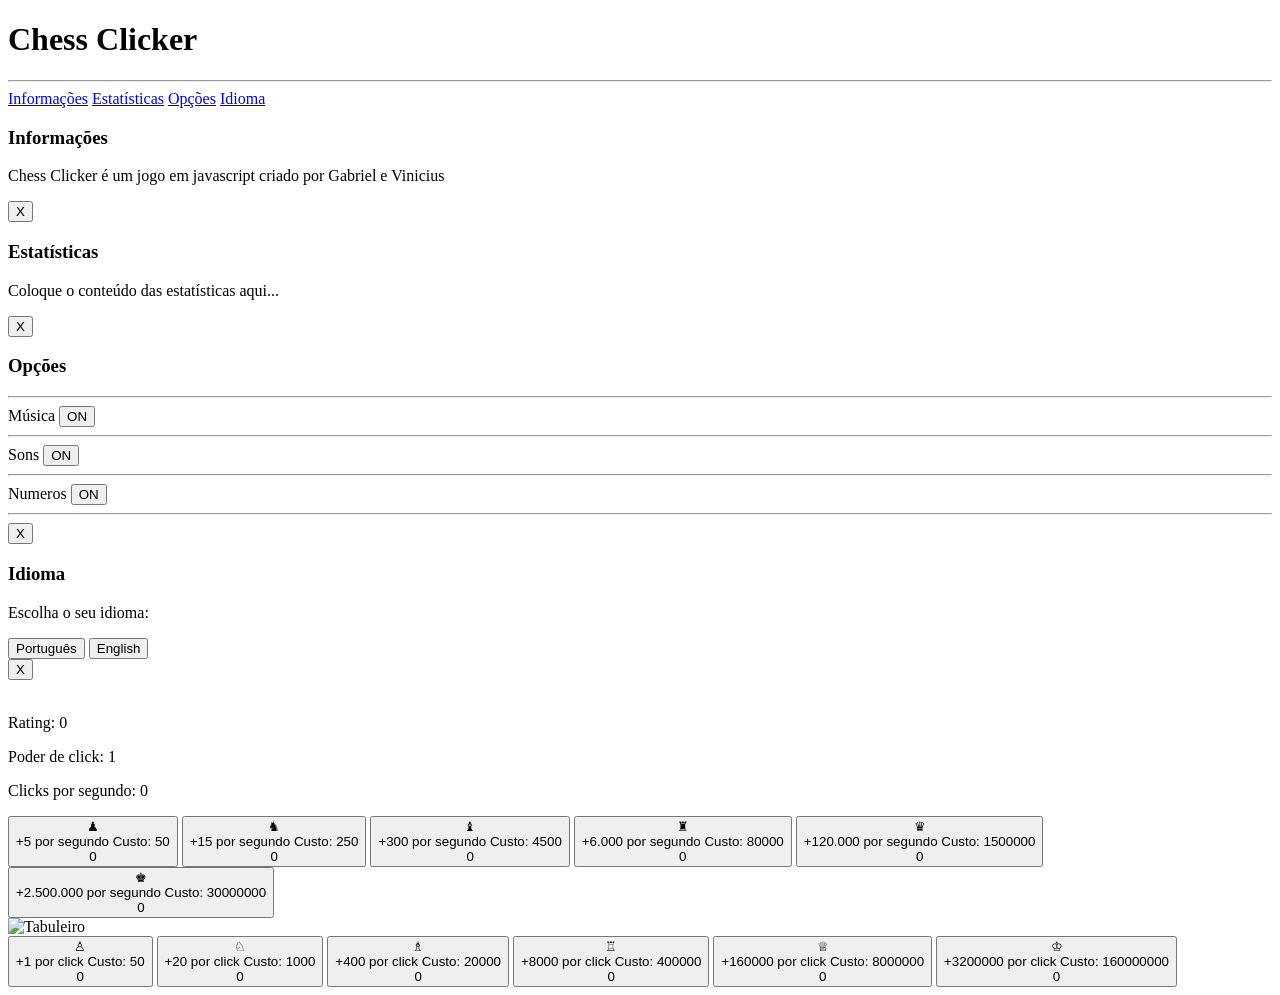
==== index.html @ 6fdabb8a "Movi o index.html para a raiz para corrigir o link" ====
<!DOCTYPE html>
<html lang="pt-br">

<head>
    <meta charset='utf-8'>
    <meta http-equiv='X-UA-Compatible' content='IE=edge'>
    <title>Chess Clicker</title>
    <meta name='viewport' content='width=device-width, initial-scale=1'>
    <link rel='stylesheet' type='text/css' media='screen' href="../css/style.css">
    <link rel="preconnect" href="https://fonts.googleapis.com">
    <link rel="preconnect" href="https://fonts.gstatic.com" crossorigin>
    <link href="https://fonts.googleapis.com/css2?family=Cinzel:wght@700&family=Roboto:wght@400;700&display=swap"
        rel="stylesheet">
    <link rel="icon" type="image/png" href="../img/pixil-frame-0 (1).png">
</head>

<body>
    <div id="pawn-waterfall"></div>

    <header id="app-header" class="navbar navbar-dark fixed-top shadow-sm px-3">
        <span class="navbar-brand mb-0 h5 d-flex aling-items-center ">
            <h1 data-i18n="game_title">Chess Clicker</h1>
            <hr>
        </span>

        <nav class="d-flex">
            <a href="#about" data-target="popup-info" data-i18n="nav_info">Informações</a>
            <a href="#stats" data-target="popup-stats" data-i18n="nav_stats">Estatísticas</a>
            <a href="#options" data-target="popup-options" data-i18n="nav_options">Opções</a>
            <a href="#language" data-target="popup-language" data-i18n="nav_language">Idioma</a>
            
            <a href="#" id="nav-prestige-btn" style="display: none; color: #ffd700; text-shadow: 0 0 8px rgba(255, 215, 0, 0.6);" data-i18n="nav_prestige">Prestígio</a>
        </nav>
    </header>

    <div id="popup-info" class="popup-window">
        <h3 data-i18n="popup_info_title">Informações</h3>
        <p data-i18n="popup_info_desc">Chess Clicker é um jogo em javascript criado por Gabriel e Vinicius</p>
        <button class="close-btn">X</button>
    </div>

    <div id="popup-stats" class="popup-window">
        <h3 data-i18n="popup_stats_title">Estatísticas</h3>
        <p data-i18n="popup_stats_desc">Coloque o conteúdo das estatísticas aqui...</p>
        <button class="close-btn">X</button>
    </div>

    <div id="popup-options" class="popup-window">
        <h3 data-i18n="popup_options_title">Opções</h3>
        <hr>
        <div class="option-row">
            <span data-i18n="option_music">Música</span>
            <button id="music-toggle-btn" class="btn-toggle on">ON</button>
        </div>
        <hr>
        <div class="option-row">
            <span data-i18n="option_sounds">Sons</span>
            <button id="sound-toggle-btn" class="btn-toggle on">ON</button>
        </div>
        <hr>
        <div class="option-row">
            <span data-i18n="option_numbers">Numeros</span>
            <button id="number-toggle-btn" class="btn-toggle on">ON</button>
        </div>
        <hr>
        <button class="close-btn">X</button>
    </div>

    <div id="popup-language" class="popup-window">
        <h3 data-i18n="popup_lang_title">Idioma</h3>
        <p data-i18n="popup_lang_desc">Escolha o seu idioma:</p>
        <div class="language-options">
            <button id="btn-lang-pt-br" class="btn-language">Português</button>
            <button id="btn-lang-en" class="btn-language">English</button>
        </div>
        <button class="close-btn">X</button>
    </div>

    <br>

    <p><span data-i18n="score_rating">Rating</span>: <span id="score-value">0</span></p>
    <p><span data-i18n="score_click_power">Poder de click</span>: <span id="clickPower-value">1</span></p>
    <p><span data-i18n="score_cps">Clicks por segundo</span>: <span id="clicksPerSecond-value">0</span></p>

    <div class="container">
        <div class="container">
            <div class="black-pieces">
                <button id="black-pawn" class="black">♟
                    <div class="text-container">
                        <span class="title" data-i18n="black_pawn_title">+5 por segundo</span>
                        <span class="description">
                            <span data-i18n="cost_label">Custo</span>: <span class="cost-value">50</span>
                        </span>
                    </div>
                    <span class="quantity">0</span>
                </button>
                <button id="black-knight" class="black">♞
                    <div class="text-container">
                        <span class="title" data-i18n="black_knight_title">+15 por segundo</span>
                        <span class="description">
                            <span data-i18n="cost_label">Custo</span>: <span class="cost-value">250</span>
                        </span>
                    </div>
                    <span class="quantity">0</span>
                </button>
                <button id="black-bishop" class="black">♝
                    <div class="text-container">
                        <span class="title" data-i18n="black_bishop_title">+300 por segundo</span>
                        <span class="description">
                            <span data-i18n="cost_label">Custo</span>: <span class="cost-value">4500</span>
                        </span>
                    </div>
                    <span class="quantity">0</span>
                </button>
                <button id="black-rook" class="black">♜
                    <div class="text-container">
                        <span class="title" data-i18n="black_rook_title">+6.000 por segundo</span>
                        <span class="description">
                            <span data-i18n="cost_label">Custo</span>: <span class="cost-value">80000</span>
                        </span>
                    </div>
                    <span class="quantity">0</span>
                </button>
                <button id="black-queen" class="black">♛
                    <div class="text-container">
                        <span class="title" data-i18n="black_queen_title">+120.000 por segundo</span>
                        <span class="description">
                            <span data-i18n="cost_label">Custo</span>: <span class="cost-value">1500000</span>
                        </span>
                    </div>
                    <span class="quantity">0</span>
                </button>
                <button id="black-king" class="black">♚
                    <div class="text-container">
                        <span class="title" data-i18n="black_king_title">+2.500.000 por segundo</span>
                        <span class="description">
                            <span data-i18n="cost_label">Custo</span>: <span class="cost-value">30000000</span>
                        </span>
                    </div>
                    <span class="quantity">0</span>
                </button>
            </div>

            <div id="gameArea">
                <img src="../img/tabuleiro.png" alt="Tabuleiro">
            </div>

            <div class="white-pieces">
                <button id="white-pawn" class="white">♙
                    <div class="text-container">
                        <span class="title" data-i18n="white_pawn_title">+1 por click</span>
                        <span class="description">
                            <span data-i18n="cost_label">Custo</span>: <span class="cost-value">50</span>
                        </span>
                    </div>
                    <span class="quantity">0</span>
                </button>
                <button id="white-knight" class="white">♘
                    <div class="text-container">
                        <span class="title" data-i18n="white_knight_title">+20 por click</span>
                        <span class="description">
                            <span data-i18n="cost_label">Custo</span>: <span class="cost-value">1000</span>
                        </span>
                    </div>
                    <span class="quantity">0</span>
                </button>
                <button id="white-bishop" class="white">♗
                    <div class="text-container">
                        <span class="title" data-i18n="white_bishop_title">+400 por click</span>
                        <span class="description">
                            <span data-i18n="cost_label">Custo</span>: <span class="cost-value">20000</span>
                        </span>
                    </div>
                    <span class="quantity">0</span>
                </button>
                <button id="white-rook" class="white">♖
                    <div class="text-container">
                        <span class="title" data-i18n="white_rook_title">+8000 por click</span>
                        <span class="description">
                            <span data-i18n="cost_label">Custo</span>: <span class="cost-value">400000</span>
                        </span>
                    </div>
                    <span class="quantity">0</span>
                </button>
                <button id="white-queen" class="white">♕
                    <div class="text-container">
                        <span class="title" data-i18n="white_queen_title">+160000 por click</span>
                        <span class="description">
                            <span data-i18n="cost_label">Custo</span>: <span class="cost-value">8000000</span>
                        </span>
                    </div>
                    <span class="quantity">0</span>
                </button>
                <button id="white-king" class="white">♔
                    <div class="text-container">
                        <span class="title" data-i18n="white_king_title">+3200000 por click</span>
                        <span class="description">
                            <span data-i18n="cost_label">Custo</span>: <span class="cost-value">160000000</span>
                        </span>
                    </div>
                    <span class="quantity">0</span>
                </button>
            </div>
        </div>
        
        <div id="popup-prestige" class="modal-overlay" style="display: none;">
            <div class="modal-content prestige-theme">
                <h2 style="color: #ffd700; margin-top: 0; text-shadow: 0 0 10px rgba(255, 215, 0, 0.5);" 
                    data-i18n="prestige_title">ASCENSÃO</h2>
                
                <p data-i18n="prestige_msg_max">Você atingiu o nível máximo.</p>
                <p style="color: #ff6b6b; font-size: 0.9rem;" 
                   data-i18n="prestige_msg_warning">Ao ascender, você perde ouro e peças, mas ganha poder eterno.</p>
                
                <div class="prestige-info-box">
                    <p>
                        <span data-i18n="prestige_lbl_level">Nível Atual</span>: 
                        <span id="current-prestige-lvl">0</span>
                    </p>
                    <p>
                        <span data-i18n="prestige_lbl_mult">Novo Multiplicador</span>: 
                        <span id="new-prestige-mult" style="color: #ffd700; font-weight: bold;">x2</span>
                    </p>
                </div>
        
                <div class="modal-buttons">
                    <button id="btn-cancel-prestige" class="btn-cancel" data-i18n="btn_cancel">Cancelar</button>
                    <button id="btn-confirm-prestige" class="btn-confirm" data-i18n="btn_ascend">ASCENDER</button>
                </div>
            </div>
        </div>

        <script src="../js/index.js"></script>
        
</body>
</html>
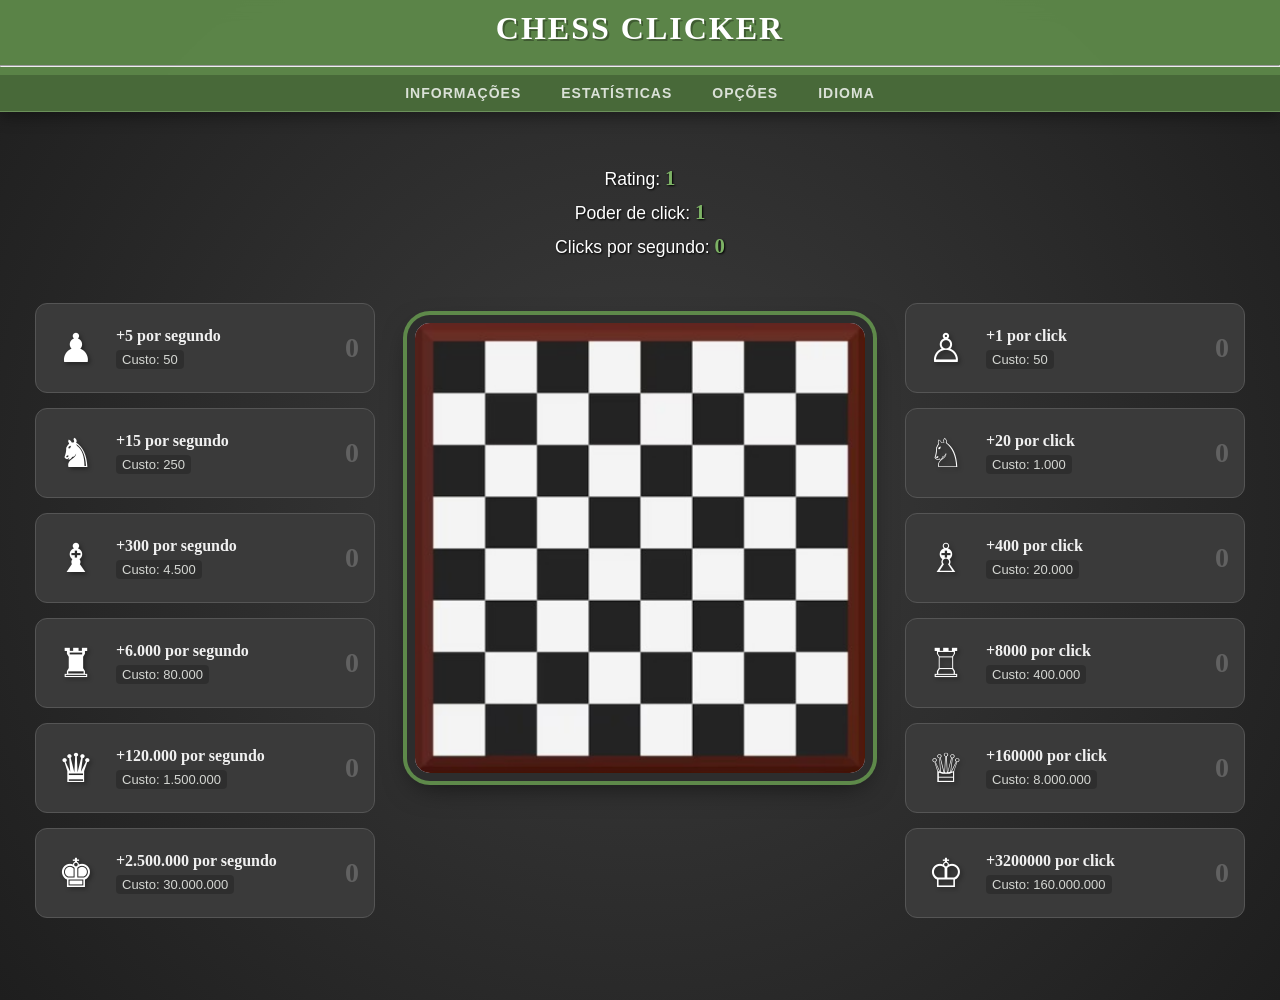
==== commit 60cf1e5c: "Movi o index.html para a raiz para corrigir o link" ====
--- a/index.html
+++ b/index.html
@@ -6,7 +6,7 @@
     <meta http-equiv='X-UA-Compatible' content='IE=edge'>
     <title>Chess Clicker</title>
     <meta name='viewport' content='width=device-width, initial-scale=1'>
-    <link rel='stylesheet' type='text/css' media='screen' href="../css/style.css">
+    <link rel='stylesheet' type='text/css' media='screen' href="./css/style.css">
     <link rel="preconnect" href="https://fonts.googleapis.com">
     <link rel="preconnect" href="https://fonts.gstatic.com" crossorigin>
     <link href="https://fonts.googleapis.com/css2?family=Cinzel:wght@700&family=Roboto:wght@400;700&display=swap"
@@ -230,7 +230,7 @@
             </div>
         </div>
 
-        <script src="../js/index.js"></script>
+        <script src="./js/index.js"></script>
         
 </body>
 </html>
--- a/css/style.css
+++ b/css/style.css
@@ -0,0 +1,528 @@
+/* --- CONFIGURAÇÕES GERAIS E FUNDO --- */
+body {
+    font-family: 'Roboto', sans-serif;
+    text-align: center;
+    display: flex;
+    justify-content: center;
+    flex-direction: column;
+    /* Fundo com um degradê radial sutil */
+    background: radial-gradient(circle at center, rgb(60, 60, 60) 0%, rgb(30, 30, 30) 100%);
+    padding-top: 100px;
+    color: white;
+    min-height: 100vh;
+    margin: 0;
+}
+
+/* --- CABEÇALHO (Estilo "Glassmorphism") --- */
+header {
+    background: rgba(94, 137, 74, 0.95);
+    backdrop-filter: blur(10px);
+    position: fixed;
+    width: 100%;
+    top: 0;
+    left: 0;
+    z-index: 1000;
+    box-shadow: 0 4px 15px rgba(0,0,0,0.4);
+    border-bottom: 1px solid rgba(255,255,255,0.1);
+}
+
+header h1 {
+    font-family: 'Cinzel', serif;
+    text-transform: uppercase;
+    letter-spacing: 2px;
+    text-shadow: 2px 2px 0px rgba(0,0,0,0.3);
+    margin: 0;
+    padding: 10px 0;
+    color: white;
+}
+
+#app-header nav {
+    background: rgba(0, 0, 0, 0.2);
+    padding: 10px 0;
+    display: flex;
+    justify-content: center;
+    gap: 40px;
+}
+
+#app-header a {
+    text-decoration: none;
+    color: rgba(255, 255, 255, 0.8);
+    font-weight: bold;
+    text-transform: uppercase;
+    font-size: 14px;
+    letter-spacing: 1px;
+    transition: all 0.3s ease;
+    position: relative;
+}
+
+#app-header a:hover {
+    color: #ffffff;
+    text-shadow: 0 0 8px rgba(255, 255, 255, 0.5);
+}
+
+#app-header a::after {
+    content: '';
+    position: absolute;
+    width: 0;
+    height: 2px;
+    bottom: -5px;
+    left: 0;
+    background-color: white;
+    transition: width 0.3s;
+}
+
+#app-header a:hover::after {
+    width: 100%;
+}
+
+/* --- SCORE E STATUS --- */
+body > p {
+    font-size: 1.1rem;
+    margin: 5px 0;
+    text-shadow: 1px 1px 2px black;
+    font-weight: 300;
+    color: white;
+}
+
+body > p span[id] {
+    font-weight: bold;
+    color: #7db265;
+    font-family: 'Cinzel', serif;
+    font-size: 1.3rem;
+}
+
+/* --- CONTAINER DO JOGO --- */
+.container {
+    display: flex;
+    justify-content: center;
+    align-items: flex-start;
+    gap: 40px;
+    padding: 20px;
+}
+
+/* --- ÁREA CENTRAL (TABULEIRO) --- */
+#gameArea {
+    width: 450px;
+    height: 450px;
+    position: relative;
+    background-color: rgb(196, 224, 250);
+    cursor: pointer;
+    flex-shrink: 0;
+    border-radius: 15px;
+    box-shadow: 
+        0 0 0 8px #2d2d2d,
+        0 0 0 12px #5e894a,
+        0 10px 30px rgba(0,0,0,0.7);
+    overflow: hidden;
+    transition: transform 0.1s;
+    margin-top: 20px;
+    display: flex;
+    justify-content: center;
+    align-items: center;
+}
+
+#gameArea:active {
+    transform: scale(0.98);
+}
+
+#gameArea img {
+    max-width: 100%;
+    max-height: 100%;
+    object-fit: contain;
+}
+
+/* --- BOTÕES DAS PEÇAS (CARDS) --- */
+.black-pieces,
+.white-pieces {
+    display: flex;
+    flex-direction: column;
+    gap: 15px;
+    width: 340px;
+}
+
+.white,
+.black {
+    width: 100%;
+    height: auto;
+    min-height: 90px;
+    padding: 15px;
+    display: grid;
+    grid-template-columns: 50px 1fr auto;
+    align-items: center;
+    gap: 15px;
+    background: linear-gradient(145deg, #5e894a, #4a6b3a);
+    border: none;
+    border-radius: 12px;
+    color: white;
+    box-shadow: 
+        0 4px 0 #2e4424,
+        0 5px 10px rgba(0,0,0,0.3);
+    transition: all 0.2s cubic-bezier(0.175, 0.885, 0.32, 1.275);
+    position: relative;
+    overflow: hidden;
+    font-size: 40px;
+    text-shadow: 2px 2px 4px rgba(0,0,0,0.4);
+}
+
+.white::before, .black::before {
+    content: '';
+    position: absolute;
+    top: 0; left: -100%;
+    width: 100%; height: 100%;
+    background: linear-gradient(90deg, transparent, rgba(255,255,255,0.2), transparent);
+    transition: 0.5s;
+}
+
+.white:hover::before, .black:hover::before {
+    left: 100%;
+}
+
+.white:not(.disabled):hover,
+.black:not(.disabled):hover {
+    transform: translateY(-4px);
+    background: linear-gradient(145deg, #6ba152, #557a41);
+    box-shadow: 
+        0 8px 0 #2e4424,
+        0 15px 20px rgba(0,0,0,0.4);
+    cursor: pointer;
+}
+
+.white:active, .black:active {
+    transform: translateY(2px);
+    box-shadow: 0 2px 0 #2e4424, 0 2px 5px rgba(0,0,0,0.2);
+}
+
+.text-container {
+    display: flex;
+    flex-direction: column;
+    align-items: flex-start;
+    text-align: left;
+    font-size: 16px;
+    text-shadow: none;
+}
+
+.title {
+    font-family: 'Cinzel', serif;
+    font-size: 16px;
+    font-weight: bold;
+    color: #f0f0f0;
+    line-height: 1.2;
+    margin-bottom: 4px;
+}
+
+.description {
+    font-family: 'Roboto', sans-serif;
+    font-size: 13px;
+    color: #cfdac6;
+    background: rgba(0,0,0,0.2);
+    padding: 2px 6px;
+    border-radius: 4px;
+}
+
+.quantity {
+    font-family: 'Cinzel', serif;
+    font-size: 28px;
+    font-weight: bold;
+    color: rgba(255,255,255,0.2);
+    margin-left: 0;
+    padding-left: 0;
+    text-shadow: none;
+}
+
+.white:not(.disabled):hover .quantity,
+.black:not(.disabled):hover .quantity {
+    color: rgba(255,255,255,1);
+    text-shadow: 0 0 10px rgba(255,255,255,0.5);
+}
+
+/* --- ESTADOS DE DESABILITADO --- */
+.disabled {
+    opacity: 0.5;
+    cursor: not-allowed;
+    filter: grayscale(0.8);
+    box-shadow: none !important;
+    background: #3a3a3a !important;
+    border: 1px solid #555;
+    transform: none !important;
+}
+
+/* --- FLOATING TEXT --- */
+.floating-text {
+    position: absolute;
+    font-family: 'Cinzel', serif;
+    font-size: 2.5em;
+    font-weight: bold;
+    color: #a8e686;
+    text-shadow: 0 0 10px rgba(0,0,0,1);
+    pointer-events: none;
+    z-index: 2000;
+    animation: floatUpAndFade 1s forwards;
+}
+
+@keyframes floatUpAndFade {
+    0% { transform: translateY(0) scale(1); opacity: 1; }
+    100% { transform: translateY(-80px) scale(1.5); opacity: 0; }
+}
+
+/* --- PULSO DO TABULEIRO --- */
+.pulse {
+    animation: boardPulse 0.3s;
+}
+@keyframes boardPulse {
+    0% { transform: scale(1); box-shadow: 0 0 0 8px #2d2d2d, 0 0 0 12px #5e894a; }
+    50% { transform: scale(1.02); box-shadow: 0 0 0 8px #2d2d2d, 0 0 0 15px #a8e686; }
+    100% { transform: scale(1); box-shadow: 0 0 0 8px #2d2d2d, 0 0 0 12px #5e894a; }
+}
+
+/* --- POPUPS CORRIGIDOS --- */
+.popup-window {
+    position: fixed; 
+    top: 0;          
+    left: 0;
+    width: 100%;
+    height: auto;
+    box-sizing: border-box;
+    
+    background: #2d2d2d;
+    border: 2px solid #5e894a;
+    border-top: none; 
+    border-radius: 0 0 15px 15px;
+    box-shadow: 0 10px 40px rgba(0,0,0,0.8);
+    color: white;
+    padding: 30px;
+    z-index: 3000;
+    
+    opacity: 0;
+    transform: translateY(-100%);
+    transition: transform 0.3s ease-out, opacity 0.3s ease-out;
+    pointer-events: none; 
+}
+
+.popup-window.visible {
+    opacity: 1;
+    transform: translateY(0);
+    pointer-events: auto; 
+}
+
+.popup-window h3 {
+    font-family: 'Cinzel', serif;
+    color: #5e894a;
+    border-bottom: 1px solid #444;
+    padding-bottom: 10px;
+    margin-top: 0;
+}
+
+.popup-window button.close-btn {
+    position: absolute;
+    top: 15px;
+    right: 20px;
+    background: none;
+    border: none;
+    font-size: 20px;
+    font-weight: bold;
+    color: #777;
+    transition: 0.3s;
+    cursor: pointer;
+}
+.popup-window button.close-btn:hover { color: white; }
+
+/* Botões de Toggle e Idioma */
+.option-row {
+    display: flex;
+    gap: 10px;
+    align-items: center;
+    padding: 10px 0;
+    font-size: 18px;
+    justify-content: center;
+}
+
+.btn-toggle {
+    width: 80px;
+    padding: 10px;
+    font-weight: bold;
+    color: white;
+    border: 2px solid #333;
+    border-radius: 8px;
+    cursor: pointer;
+    transition: background-color 0.3s;
+    font-size: 16px;
+    background-color: #d9534f;
+    font-family: 'Roboto', sans-serif;
+    box-shadow: 0 4px 0 #222;
+}
+.btn-toggle:active {
+    transform: translateY(2px);
+    box-shadow: 0 1px 0 #222;
+}
+.btn-toggle.on {
+    background-color: #4a6b3a; 
+}
+
+/* Botões de Idioma */
+.language-options {
+    display: flex;
+    justify-content: center;
+    align-items: center;
+    gap: 20px;
+    margin-top: 25px;
+    margin-bottom: 15px;
+}
+
+.btn-language {
+    background-color: #4a6b3a;
+    color: white;
+    border: 2px solid #333;
+    border-radius: 8px;
+    padding: 12px 24px;
+    font-size: 16px;
+    font-weight: bold;
+    cursor: pointer;
+    transition: background-color 0.3s ease, transform 0.2s ease;
+    font-family: 'Roboto', sans-serif;
+    box-shadow: 0 4px 0 #222;
+}
+
+.btn-language:hover {
+    background-color: #5e894a;
+    transform: scale(1.05);
+}
+
+.btn-language:active {
+    transform: scale(0.95) translateY(2px);
+    box-shadow: 0 1px 0 #222;
+}
+
+/* --- CASCATA E BÔNUS --- */
+#pawn-waterfall {
+    position: fixed;
+    top: 0; left: 0; width: 100vw; height: 100vh;
+    z-index: 2000; pointer-events: none; overflow: hidden;
+}
+.falling-pawn {
+    position: absolute; top: -50px; color: #4a6b3a;
+    font-size: 20px; opacity: 0.3; user-select: none;
+    animation: fall linear; filter: blur(1px);
+}
+@keyframes fall {
+    0% { transform: translateY(0) rotate(0deg); }
+    100% { transform: translateY(110vh) rotate(360deg); }
+}
+
+.golden-pawn {
+    position: absolute; top: -50px; font-size: 60px;
+    user-select: none; color: #FFD700;
+    text-shadow: 0 0 20px #FFD700;
+    animation: fall linear; 
+    pointer-events: auto; cursor: pointer;
+    z-index: 2001; transition: transform 0.2s ease;
+}
+.golden-pawn:hover { transform: scale(1.3); filter: brightness(1.2); }
+
+
+/* --- ESTILO DO PRESTÍGIO --- */
+
+/* Fundo escuro que cobre a tela inteira */
+.modal-overlay {
+    position: fixed;
+    top: 0;
+    left: 0;
+    width: 100vw;
+    height: 100vh;
+    background: rgba(0, 0, 0, 0.85);
+    z-index: 9999;
+    display: flex;
+    justify-content: center;
+    align-items: center;
+    backdrop-filter: blur(5px);
+}
+
+/* A caixa da janela */
+.modal-content.prestige-theme {
+    background: #1a1a1a;
+    border: 2px solid #ffd700; /* Borda Dourada */
+    padding: 30px;
+    border-radius: 15px;
+    text-align: center;
+    color: white;
+    width: 90%;
+    max-width: 400px;
+    box-shadow: 0 0 40px rgba(255, 215, 0, 0.2);
+    animation: popIn 0.3s cubic-bezier(0.175, 0.885, 0.32, 1.275);
+}
+
+.prestige-info-box {
+    background: rgba(255, 215, 0, 0.05);
+    padding: 15px;
+    margin: 20px 0;
+    border-radius: 8px;
+    border: 1px solid rgba(255, 215, 0, 0.3);
+}
+
+.modal-buttons {
+    display: flex;
+    justify-content: space-between;
+    gap: 15px;
+}
+
+.btn-confirm {
+    background: #ffd700;
+    color: #1a1a1a;
+    font-weight: bold;
+    border: none;
+    padding: 12px 0;
+    width: 100%;
+    border-radius: 8px;
+    cursor: pointer;
+    font-family: 'Cinzel', serif;
+    transition: transform 0.2s;
+}
+
+.btn-confirm:hover {
+    transform: scale(1.05);
+    box-shadow: 0 0 15px rgba(255, 215, 0, 0.4);
+}
+
+.btn-cancel {
+    background: transparent;
+    color: #aaa;
+    border: 1px solid #555;
+    padding: 12px 0;
+    width: 100%;
+    border-radius: 8px;
+    cursor: pointer;
+    font-family: 'Roboto', sans-serif;
+}
+
+.btn-cancel:hover {
+    color: white;
+    border-color: white;
+}
+
+@keyframes popIn {
+    from { transform: scale(0.8); opacity: 0; }
+    to { transform: scale(1); opacity: 1; }
+}
+
+/* --- TEXTO FLUTUANTE DOURADO (BÔNUS) --- */
+.golden-floating-text {
+    position: fixed; /* Fixed para garantir que apareça onde o mouse está */
+    font-family: 'Cinzel', serif;
+    font-size: 2.5rem; /* Maior que o normal */
+    font-weight: bold;
+    color: #FFD700; /* Dourado */
+    text-shadow: 0 0 15px rgba(255, 215, 0, 0.8), 2px 2px 0px black;
+    pointer-events: none; /* O mouse ignora o texto */
+    z-index: 3000; /* Fica acima de tudo */
+    animation: floatUpGolden 1.5s ease-out forwards;
+}
+
+@keyframes floatUpGolden {
+    0% {
+        transform: translateY(0) scale(1);
+        opacity: 1;
+    }
+    100% {
+        transform: translateY(-100px) scale(1.2); /* Sobe mais alto e cresce */
+        opacity: 0;
+    }
+}
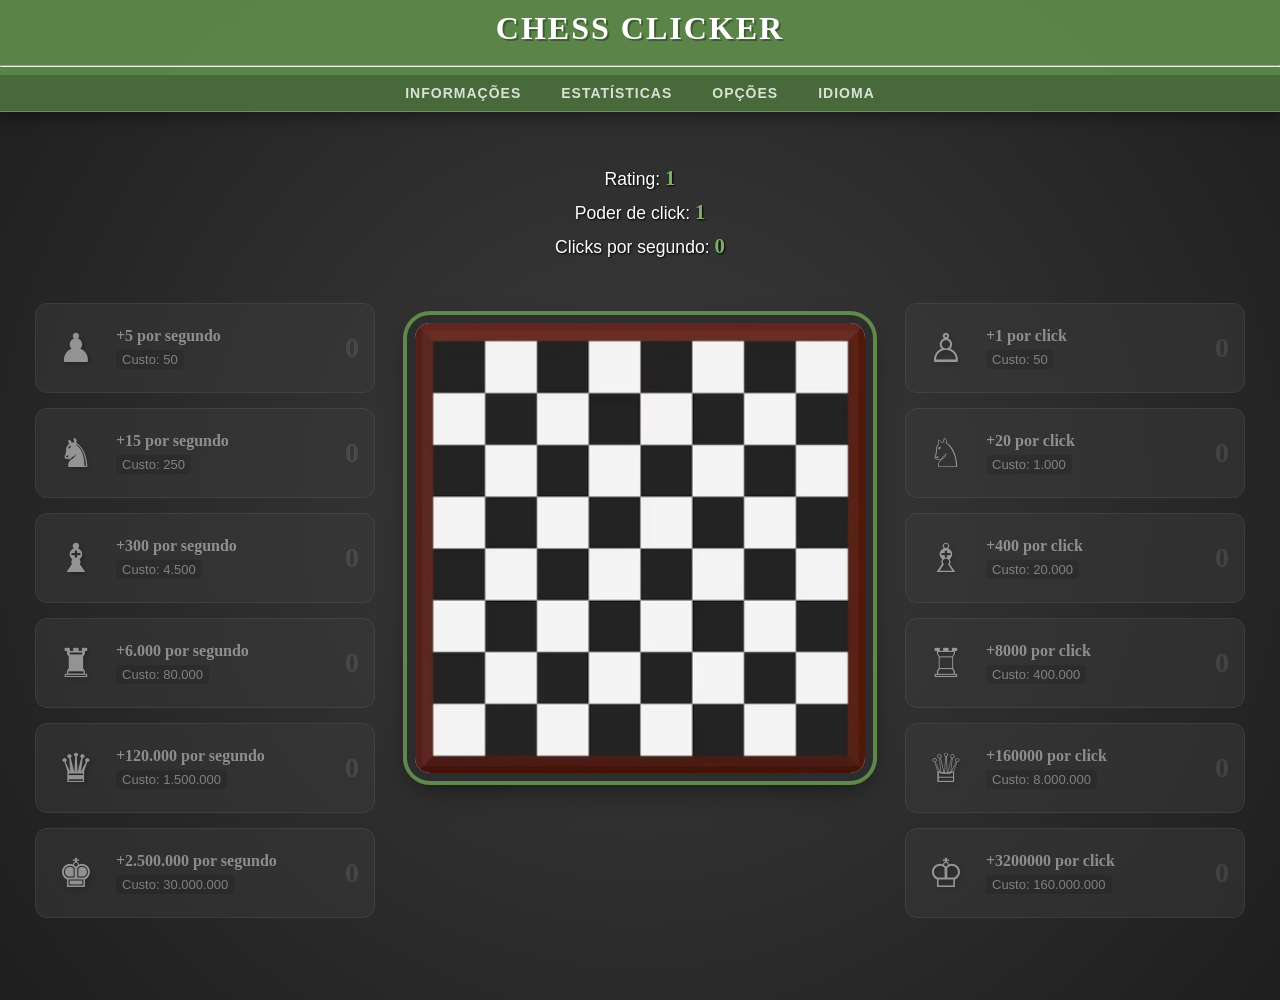
==== commit 5421cb63: "Corrigindo caminhos removendo a barra inicial" ====
--- a/index.html
+++ b/index.html
@@ -6,12 +6,12 @@
     <meta http-equiv='X-UA-Compatible' content='IE=edge'>
     <title>Chess Clicker</title>
     <meta name='viewport' content='width=device-width, initial-scale=1'>
-    <link rel='stylesheet' type='text/css' media='screen' href="./css/style.css">
+    <link rel='stylesheet' type='text/css' media='screen' href="/css/style.css">
     <link rel="preconnect" href="https://fonts.googleapis.com">
     <link rel="preconnect" href="https://fonts.gstatic.com" crossorigin>
     <link href="https://fonts.googleapis.com/css2?family=Cinzel:wght@700&family=Roboto:wght@400;700&display=swap"
         rel="stylesheet">
-    <link rel="icon" type="image/png" href="../img/pixil-frame-0 (1).png">
+    <link rel="icon" type="image/png" href="/img/pixil-frame-0 (1).png">
 </head>
 
 <body>
@@ -142,7 +142,7 @@
             </div>
 
             <div id="gameArea">
-                <img src="../img/tabuleiro.png" alt="Tabuleiro">
+                <img src="/img/tabuleiro.png" alt="Tabuleiro">
             </div>
 
             <div class="white-pieces">
@@ -230,7 +230,7 @@
             </div>
         </div>
 
-        <script src="./js/index.js"></script>
+        <script src="/js/index.js"></script>
         
 </body>
 </html>
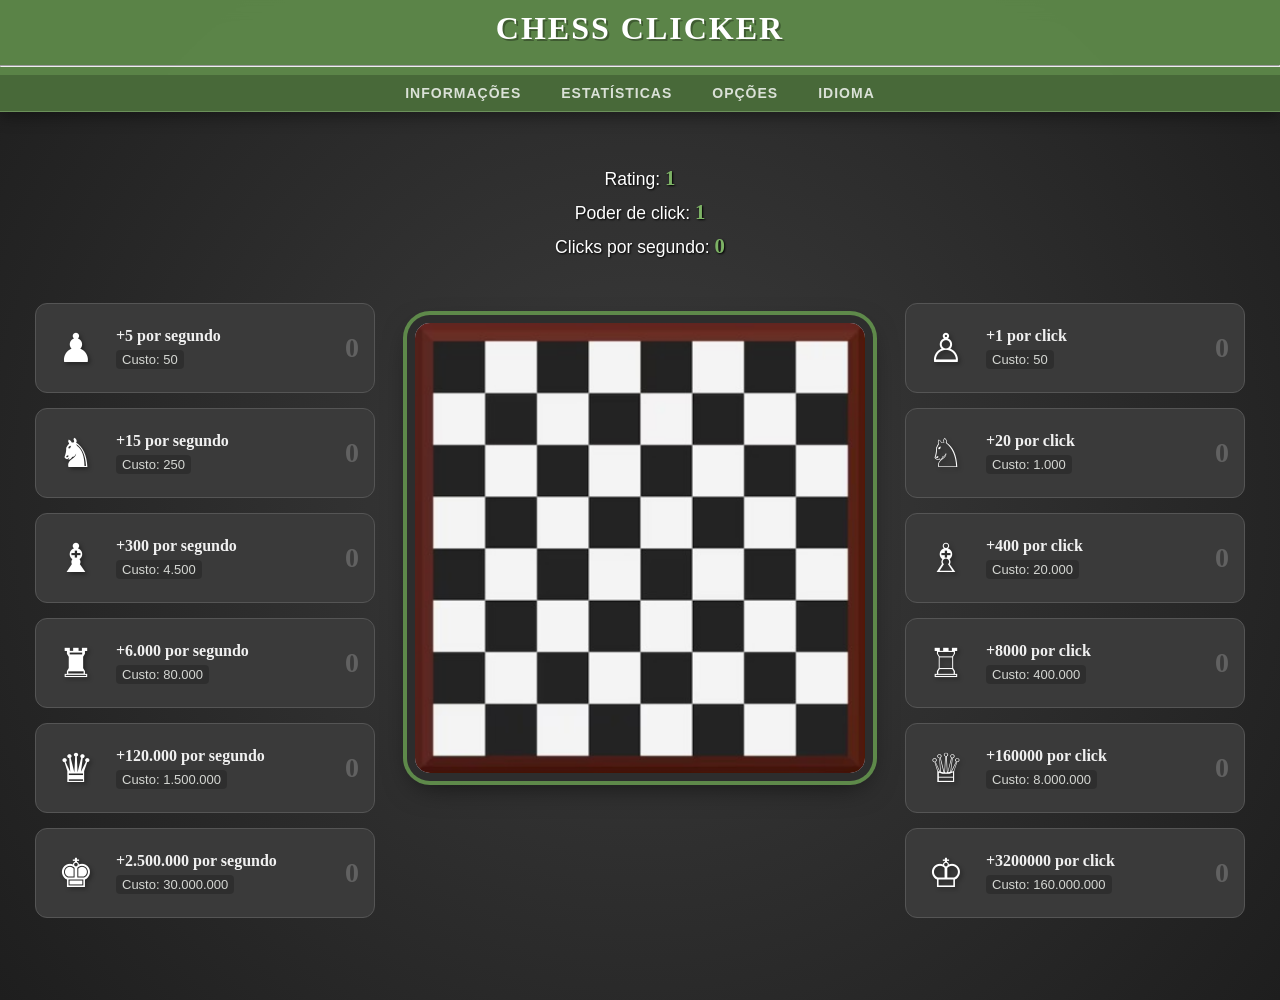
==== commit 15b3a2a9: "Corrigindo caminhos removendo a barra inicial" ====
--- a/index.html
+++ b/index.html
@@ -6,12 +6,12 @@
     <meta http-equiv='X-UA-Compatible' content='IE=edge'>
     <title>Chess Clicker</title>
     <meta name='viewport' content='width=device-width, initial-scale=1'>
-    <link rel='stylesheet' type='text/css' media='screen' href="/css/style.css">
+    <link rel='stylesheet' type='text/css' media='screen' href="./css/style.css">
     <link rel="preconnect" href="https://fonts.googleapis.com">
     <link rel="preconnect" href="https://fonts.gstatic.com" crossorigin>
     <link href="https://fonts.googleapis.com/css2?family=Cinzel:wght@700&family=Roboto:wght@400;700&display=swap"
         rel="stylesheet">
-    <link rel="icon" type="image/png" href="/img/pixil-frame-0 (1).png">
+    <link rel="icon" type="image/png" href="./img/pixil-frame-0 (1).png">
 </head>
 
 <body>
@@ -142,7 +142,7 @@
             </div>
 
             <div id="gameArea">
-                <img src="/img/tabuleiro.png" alt="Tabuleiro">
+                <img src="./img/tabuleiro.png" alt="Tabuleiro">
             </div>
 
             <div class="white-pieces">
@@ -230,7 +230,7 @@
             </div>
         </div>
 
-        <script src="/js/index.js"></script>
+        <script src="./js/index.js"></script>
         
 </body>
-</html>+</html>
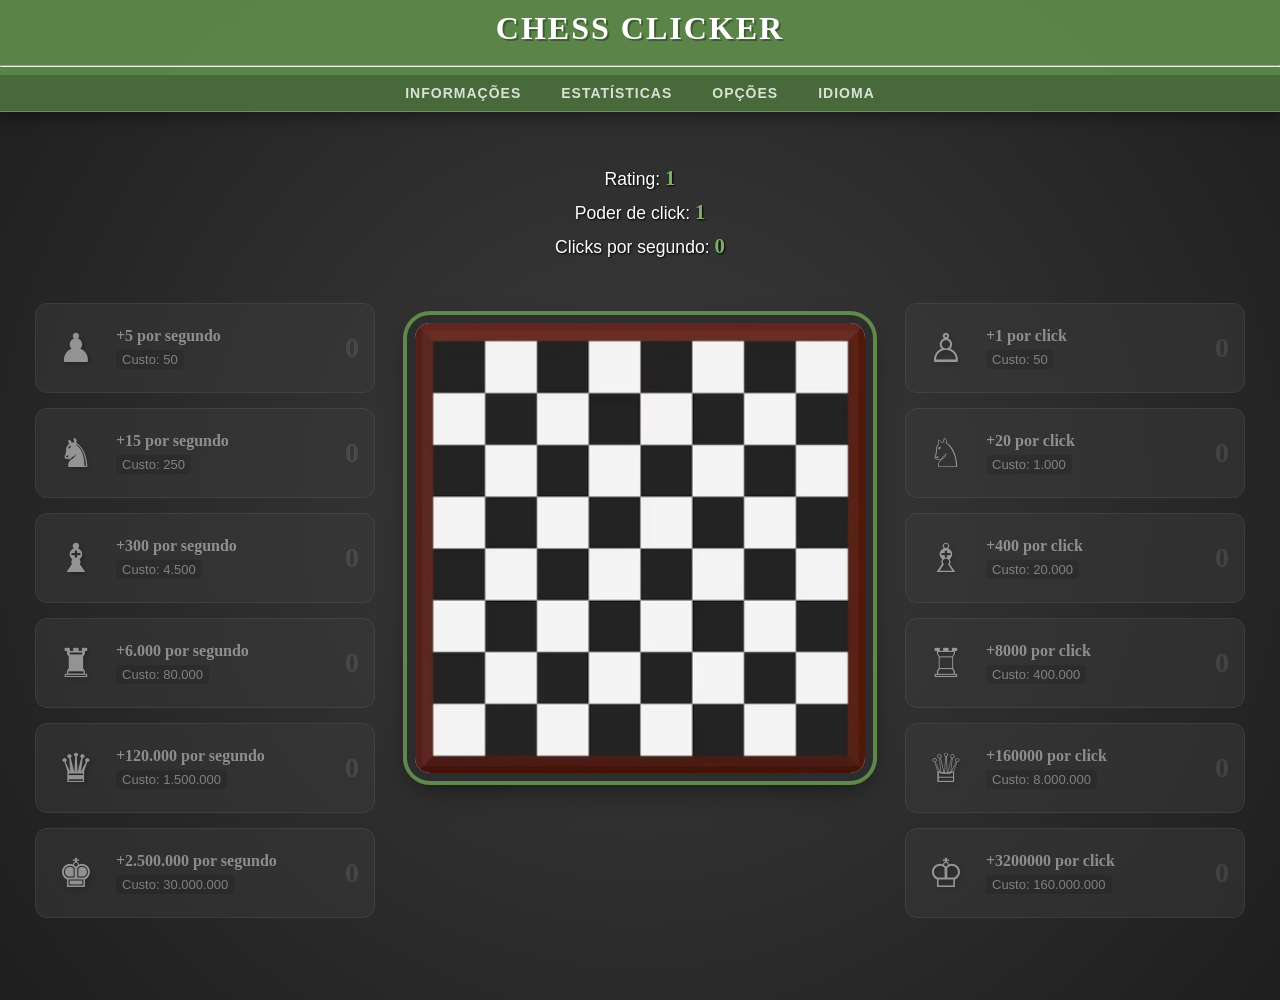
==== commit ee422eb2: "Corrigindo caminhos removendo a barra inicial" ====
--- a/index.html
+++ b/index.html
@@ -11,7 +11,7 @@
     <link rel="preconnect" href="https://fonts.gstatic.com" crossorigin>
     <link href="https://fonts.googleapis.com/css2?family=Cinzel:wght@700&family=Roboto:wght@400;700&display=swap"
         rel="stylesheet">
-    <link rel="icon" type="image/png" href="./img/pixil-frame-0 (1).png">
+    <link rel="icon" type="image/png" href="/img/pixil-frame-0 (1).png">
 </head>
 
 <body>
@@ -142,7 +142,7 @@
             </div>
 
             <div id="gameArea">
-                <img src="./img/tabuleiro.png" alt="Tabuleiro">
+                <img src="/img/tabuleiro.png" alt="Tabuleiro">
             </div>
 
             <div class="white-pieces">
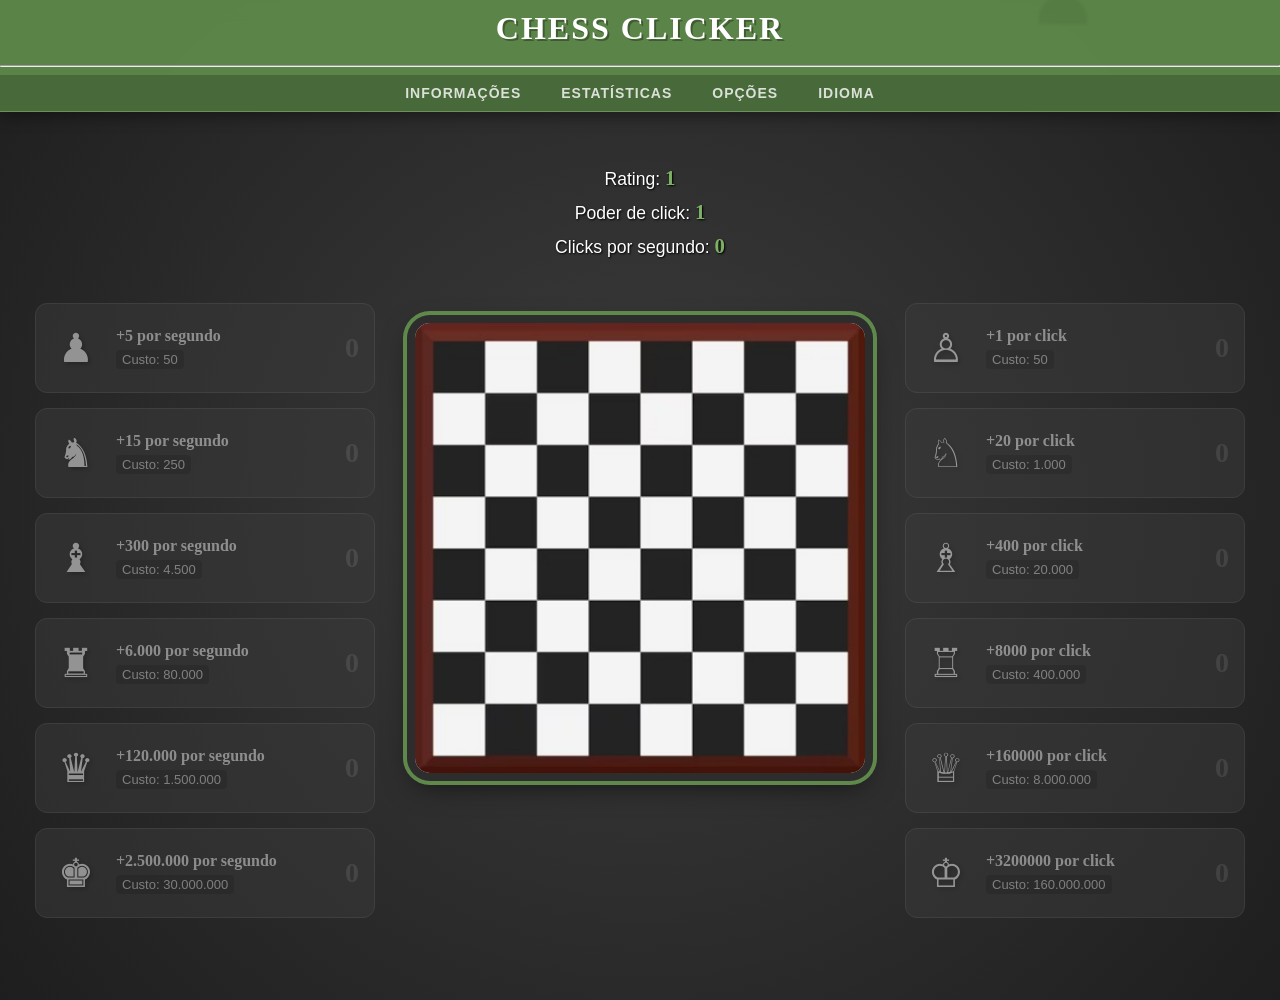
==== commit 8030c65e: "Corrigindo caminhos removendo a barra inicial" ====
--- a/index.html
+++ b/index.html
@@ -11,7 +11,7 @@
     <link rel="preconnect" href="https://fonts.gstatic.com" crossorigin>
     <link href="https://fonts.googleapis.com/css2?family=Cinzel:wght@700&family=Roboto:wght@400;700&display=swap"
         rel="stylesheet">
-    <link rel="icon" type="image/png" href="/img/pixil-frame-0 (1).png">
+    <link rel="icon" type="image/png" href="./img/pixil-frame-0 (1).png">
 </head>
 
 <body>
@@ -142,7 +142,7 @@
             </div>
 
             <div id="gameArea">
-                <img src="/img/tabuleiro.png" alt="Tabuleiro">
+                <img src="./img/tabuleiro.png" alt="Tabuleiro">
             </div>
 
             <div class="white-pieces">
